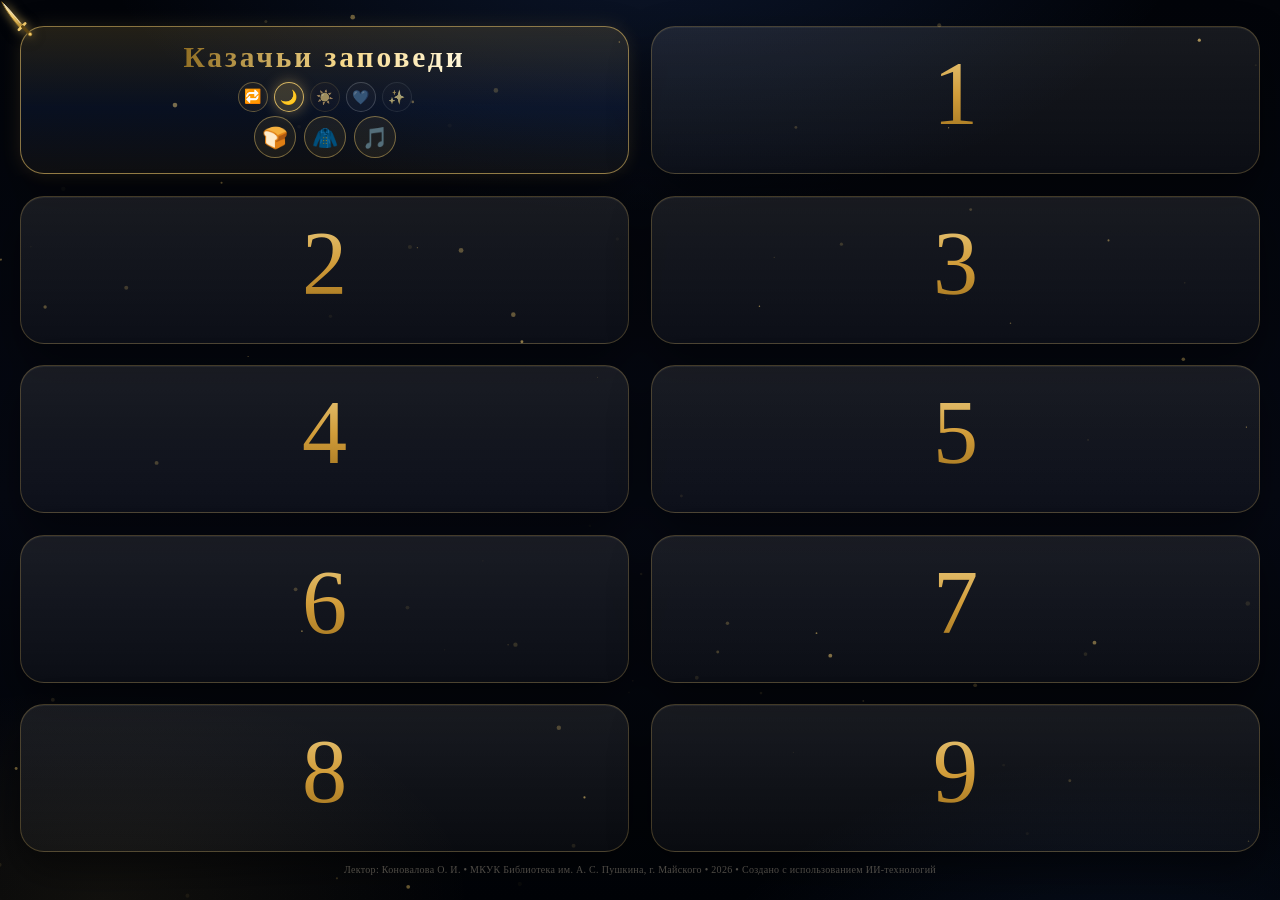
==== kazaki/index.html @ b74cd309 "Главная: заглушка; страница «Казачьи заповеди» переехала на /kazaki" ====
<!DOCTYPE html>
<html lang="ru" data-theme="night">
<head>
<meta charset="utf-8">
<meta name="viewport" content="width=device-width, initial-scale=1, viewport-fit=cover">
<meta name="color-scheme" content="dark">
<title>Казачьи заповеди</title>
<style>
  :root{
    --gold:240 201 106; --gold-hi:#ffe9ad; --gold-lo:#8f6d22;
    --blue:74 134 255; --blue-deep:#16295e;
    --ink:#efe9da; --ink-dim:#9c9485;
    --dust:#f0c96a;
    --bg:
      radial-gradient(900px 520px at 50% -12%, rgb(74 134 255/.16), transparent 62%),
      radial-gradient(720px 420px at 88% 112%, rgb(74 134 255/.10), transparent 60%),
      radial-gradient(620px 360px at 8% 100%, rgb(240 201 106/.07), transparent 60%),
      linear-gradient(180deg,#020409,#050812 55%,#010307);
    --card-bg:linear-gradient(180deg, rgba(255,255,255,.085), rgba(255,255,255,.035));
    --card-border:rgb(240 201 106/.24);
    --shadow:0 18px 40px rgba(0,0,0,.45);
    --shadow-deep:0 26px 54px rgba(0,0,0,.55);
    --shadow-img:0 24px 70px rgba(0,0,0,.65);
    --frame-shadow:0 40px 120px rgba(0,0,0,.72);
    --inset-hi:inset 0 1px 0 rgba(255,255,255,.06);
    --title-grad:linear-gradient(100deg,#8f6d22 0%,#f7d98b 22%,#fff6d8 38%,#f7d98b 52%,#8f6d22 78%);
    --num-grad:linear-gradient(180deg,#e8ca80 8%,#d29d3a 46%,#8a6012 96%);
    --fill-grad:linear-gradient(90deg,#8f6d22,#f0c96a);
    --frame-bg:linear-gradient(180deg,#0a0f1e,#060913);
    --cmd-color:#fdf4de; --cmd-hi:#ffffff;
    --track-bg:rgba(255,255,255,.1);
    --stage-bg:rgba(3,5,12,.8);
  }
  [data-theme="day"]{
    --gold:168 122 24; --gold-hi:#7a5a10; --gold-lo:#8a6a12;
    --blue:60 110 220; --blue-deep:#2c4a9e;
    --ink:#33291a; --ink-dim:#7a6f58;
    --dust:#c8a54a;
    --bg:
      radial-gradient(900px 520px at 50% -12%, rgb(60 110 220/.12), transparent 62%),
      radial-gradient(720px 420px at 88% 112%, rgb(60 110 220/.10), transparent 60%),
      radial-gradient(620px 360px at 8% 100%, rgb(180 140 40/.18), transparent 60%),
      linear-gradient(180deg,#fdf8e9,#f8efdb 55%,#efe4cd);
    --card-bg:linear-gradient(180deg, rgba(255,255,255,.55), rgba(255,255,255,.25));
    --card-border:rgb(168 122 24/.35);
    --shadow:0 18px 40px rgba(120,90,30,.22);
    --shadow-deep:0 26px 54px rgba(120,90,30,.3);
    --shadow-img:0 24px 60px rgba(120,90,30,.35);
    --frame-shadow:0 40px 90px rgba(120,90,30,.4);
    --inset-hi:inset 0 1px 0 rgba(255,255,255,.9);
    --title-grad:linear-gradient(100deg,#6e520d 0%,#b8922a 22%,#8a6a12 38%,#b8922a 52%,#6e520d 78%);
    --num-grad:linear-gradient(180deg,#e2c070 8%,#b28a24 46%,#6a4f10 96%);
    --fill-grad:linear-gradient(90deg,#8a6a12,#e0c068);
    --frame-bg:linear-gradient(180deg,#fbf7ec,#f1e8d6);
    --cmd-color:#4a3a18; --cmd-hi:#1f1808;
    --track-bg:rgba(0,0,0,.12);
    --stage-bg:rgba(250,244,230,.92);
  }
   [data-theme="dnieper"]{
     --gold:190 200 215; --gold-hi:#ffffff; --gold-lo:#8a95a8;
     --blue:116 152 216; --blue-deep:#2c4470;
     --ink:#e9edf5; --ink-dim:#93a0b8;
     --dust:#c4cde0;
     --bg:
       radial-gradient(900px 520px at 50% -12%, rgb(116 152 216/.18), transparent 62%),
       radial-gradient(720px 420px at 88% 112%, rgb(116 152 216/.12), transparent 60%),
       radial-gradient(620px 360px at 8% 100%, rgb(190 200 215/.08), transparent 60%),
       linear-gradient(180deg,#050e1c,#0e1c33 55%,#050d18);
     --card-bg:linear-gradient(180deg, rgba(160 180 220/.10), rgba(160 180 220/.04));
     --card-border:rgb(190 200 215/.3);
     --shadow:0 18px 40px rgba(4,8,18,.55);
     --shadow-deep:0 26px 54px rgba(4,8,18,.6);
     --shadow-img:0 24px 70px rgba(4,8,18,.6);
     --frame-shadow:0 40px 120px rgba(4,8,18,.65);
     --inset-hi:inset 0 1px 0 rgba(210 220 240,.08);
     --title-grad:linear-gradient(100deg,#8a95a8 0%,#dfe5f0 22%,#ffffff 38%,#dfe5f0 52%,#8a95a8 78%);
     --num-grad:linear-gradient(180deg,#e2e8f2 8%,#b3bfd2 46%,#77839a 96%);
     --fill-grad:linear-gradient(90deg,#77839a,#dfe5f0);
     --frame-bg:linear-gradient(180deg,#0e1420,#0a0f18);
     --cmd-color:#e5eaf4; --cmd-hi:#ffffff;
     --track-bg:rgba(190 200 225,.14);
     --stage-bg:rgba(6,12,22,.8);
   }
   [data-theme="silver"]{
     --gold:96 110 130; --gold-hi:#44556e; --gold-lo:#6c7a92;
     --blue:90 130 200; --blue-deep:#33456b;
     --ink:#2a3548; --ink-dim:#64748c;
     --dust:#93a5c2;
     --bg:
       radial-gradient(900px 520px at 50% -12%, rgb(116 152 216/.22), transparent 62%),
       radial-gradient(720px 420px at 88% 112%, rgb(116 152 216/.16), transparent 60%),
       radial-gradient(620px 360px at 8% 100%, rgb(190 200 215/.35), transparent 60%),
       linear-gradient(180deg,#e7edf7,#d8e2f0 55%,#cfd9ea);
     --card-bg:linear-gradient(180deg, rgba(255,255,255,.65), rgba(255,255,255,.3));
     --card-border:rgb(96 110 130/.35);
     --shadow:0 18px 40px rgba(50,70,110,.22);
     --shadow-deep:0 26px 54px rgba(50,70,110,.3);
     --shadow-img:0 24px 70px rgba(50,70,110,.35);
     --frame-shadow:0 40px 120px rgba(50,70,110,.4);
     --inset-hi:inset 0 1px 0 rgba(255,255,255,.9);
     --title-grad:linear-gradient(100deg,#33425c 0%,#7e92b5 22%,#44587a 38%,#7e92b5 52%,#33425c 78%);
     --num-grad:linear-gradient(180deg,#5c6f8e 8%,#44587a 46%,#2e3d56 96%);
     --fill-grad:linear-gradient(90deg,#44587a,#8fa2c4);
     --frame-bg:linear-gradient(180deg,#f2f6fc,#e2e9f4);
     --cmd-color:#33425c; --cmd-hi:#1c2838;
     --track-bg:rgba(40,60,95,.14);
     --stage-bg:rgba(232,238,248,.9);
   }
   *{box-sizing:border-box; -webkit-tap-highlight-color:transparent}
  html,body{margin:0;padding:0}
  button{ touch-action:manipulation }
  body{
    height:100vh;
    height:100dvh;
    background:var(--bg);
    color:var(--ink);
    font-family:"Georgia","Times New Roman",serif;
    display:flex; flex-direction:column; align-items:center;
    padding:26px 20px calc(22px + env(safe-area-inset-bottom));
    overflow:hidden;
  }

  /* ambient layers */
  #dust{ position:fixed; inset:0; z-index:0; pointer-events:none }
  #glow{
    position:fixed; top:0; left:0; width:640px; height:640px; z-index:0;
    pointer-events:none; mix-blend-mode:screen;
    background:radial-gradient(circle, rgb(var(--blue)/.13), rgb(var(--gold)/.06) 38%, transparent 68%);
    transform:translate(-2000px,-2000px);
    transition:transform .55s ease-out;
  }
  .wrap{ position:relative; z-index:1; display:flex; flex-direction:column; align-items:center; width:100%; flex:1 }

  header{text-align:center; margin-bottom:12px}
  h1{
    font-size:clamp(28px,4.5vw,52px); font-weight:700; margin:0 0 8px;
    letter-spacing:.1em;
    background:var(--title-grad);
    background-size:260% 100%;
    -webkit-background-clip:text; background-clip:text; color:transparent;
    animation:titleIn 1.1s cubic-bezier(.2,.9,.25,1) backwards, shimmer 7s linear 1.2s infinite;
  }
  @keyframes titleIn{ from{ opacity:0; transform:translateY(26px); letter-spacing:.3em } }
  @keyframes shimmer{ 0%{background-position:0%} 100%{background-position:260%} }
  .sub{
    color:var(--ink-dim); font-size:16px; margin:0; line-height:1.55;
    animation:fadeUp .9s .35s ease backwards;
  }
   @keyframes fadeUp{ from{ opacity:0; transform:translateY(20px) } }
    .themes{ display:flex; flex-wrap:nowrap; align-items:center; justify-content:center; gap:6px; animation:fadeUp .9s .65s ease backwards }
    .reset{
      width:30px; height:30px; border-radius:50%; padding:0;
      border:1px solid rgb(var(--gold)/.35); background:rgb(var(--gold)/.05);
      color:var(--gold); font-family:inherit; font-size:14px; line-height:1; cursor:pointer;
     transition:background .25s, box-shadow .25s, transform .25s;
   }
   .reset:hover{ background:rgb(var(--gold)/.16); box-shadow:0 0 18px rgb(var(--gold)/.25); transform:translateY(-2px) }
   .tbtn{
     width:30px; height:30px; border-radius:50%; padding:0;
     border:1px solid rgb(var(--gold)/.35); background:rgb(var(--gold)/.05);
     font-size:14px; line-height:1; cursor:pointer;
    filter:grayscale(.55); opacity:.7;
    transition:background .2s, box-shadow .2s, transform .2s, filter .2s, opacity .2s;
  }
  .tbtn:hover{ transform:translateY(-2px); background:rgb(var(--gold)/.16); box-shadow:0 0 12px rgb(var(--gold)/.3); filter:none; opacity:1 }
  .tbtn.active{ border-color:rgb(var(--gold)/.85); background:rgb(var(--gold)/.2); box-shadow:0 0 14px rgb(var(--gold)/.4); filter:none; opacity:1 }

  .board{
    display:grid; grid-template-columns:repeat(2,1fr);
    grid-template-rows:repeat(5,minmax(0,1fr));
    gap:clamp(12px,1.8vw,22px); width:100%; max-width:1560px; margin:0 auto;
    flex:1 1 auto; min-height:0;
  }
   @media (max-width:560px){
     body{ padding:16px 12px 14px }
     .board{
       grid-template-rows:repeat(5,minmax(0,1fr));
       max-width:420px;
     }
   }
   .cell.header{ cursor:auto }
   .cell.header::before{ display:none }
   .cell.header:hover{ transform:none; border-color:var(--card-border); box-shadow:var(--shadow), var(--inset-hi) }
   .cell.header h1{ margin:0 0 3px; font-size:clamp(18px,2.3vw,32px) }
   .cell.header .sub{ font-size:12px }

    .cell.header .words{ display:flex; align-items:center; justify-content:center; gap:8px }
     .wbtn{
       width:42px; height:42px; border-radius:50%; padding:0;
       border:1px solid rgb(var(--gold)/.45); background:rgb(var(--gold)/.07);
       font-size:21px; line-height:1; cursor:pointer;
       transition:background .2s, box-shadow .2s, transform .2s;
     }
     .wbtn:hover{ transform:translateY(-2px); background:rgb(var(--gold)/.2); box-shadow:0 0 16px rgb(var(--gold)/.4) }

  .cell{
    position:relative; min-width:0; border-radius:24px;
    background:var(--card-bg);
    border:1px solid var(--card-border);
    box-shadow:var(--shadow), var(--inset-hi);
    display:flex; flex-direction:column; align-items:center; justify-content:center;
    cursor:pointer; overflow:hidden;
    container-type:size;
    animation:cardIn .85s cubic-bezier(.2,.9,.25,1) backwards;
    transition:transform .3s cubic-bezier(.2,.9,.25,1), border-color .3s, box-shadow .3s;
  }
  @keyframes cardIn{ from{ opacity:0; transform:translateY(36px) scale(.94) } }
  .cell:hover{
    transform:translateY(-7px) scale(1.02);
    border-color:rgb(var(--gold)/.8);
    box-shadow:0 0 22px rgb(var(--gold)/.22), 0 0 60px rgb(var(--blue)/.16), var(--shadow-deep);
  }
  .cell:active{ transform:translateY(-3px) scale(.985) }
  .cell::before{
    content:""; position:absolute; inset:0; pointer-events:none;
    background:linear-gradient(115deg, transparent 32%, rgba(255,255,255,.07) 44%, rgba(255,244,214,.18) 50%, rgba(255,255,255,.07) 56%, transparent 68%);
    transform:translateX(-101%);
    transition:transform .9s ease;
  }
  .cell:hover::before{ transform:translateX(101%) }

  .num{
    font-size:clamp(50px,min(13vh,10vw),132px);
    font-size:min(62cqh,32cqw,128px);
    line-height:1.15; margin:auto; padding:.1em 0 .2em;
    background:var(--num-grad);
    -webkit-background-clip:text; background-clip:text; color:transparent;
    animation:numPulse 3.4s ease-in-out infinite;
  }
  @keyframes numPulse{
    0%,100%{ filter:drop-shadow(0 0 10px rgb(var(--gold)/.35)) }
    50%{ filter:drop-shadow(0 0 26px rgb(var(--gold)/.7)) drop-shadow(0 0 46px rgb(var(--blue)/.3)) }
  }
  .cell.done{
    padding:10px 14px 12px;
    background:linear-gradient(180deg, rgb(var(--gold)/.14), rgb(var(--blue)/.09) 55%, rgb(var(--gold)/.05));
    border-color:rgb(var(--gold)/.55);
    box-shadow:0 0 18px rgb(var(--gold)/.12), var(--shadow);
    display:flex; flex-direction:column; align-items:center; justify-content:flex-start;
    text-align:center;
  }
  .cell.done .label{
    color:var(--gold); font-weight:700; letter-spacing:.24em;
    text-shadow:0 0 16px rgb(var(--gold)/.8);
    animation:cmdIn .55s ease both;
    margin:0;
    font-size:clamp(9px, min(9cqh,1.4vw), 15px);
  }
  .cell.done .cmd{
    font-weight:700; line-height:1.25;
    color:var(--cmd-color);
    text-shadow:0 0 20px rgb(var(--gold)/.28);
    animation:cmdIn .7s .1s ease both;
    margin:auto 0;
    font-size:clamp(15px, min(29cqh,7cqw), 45px);
  }
  @keyframes cmdIn{ from{ opacity:0; transform:translateY(12px) } }
   .cell.done:hover .cmd{ color:var(--cmd-hi) }

    .cell.header{ padding:10px 14px; justify-content:space-evenly }
   @media (max-width:560px){
     .cell.header{ padding:6px 10px }
     .cell.done{ padding:8px 10px }
     .cell.header h1{ margin:0; font-size:clamp(11px,3.2vw,15px); line-height:1.1 }
     .cell.header .sub{ display:none }
      .cell.header .reset{ width:20px; height:20px; font-size:11px }
      .cell.header .themes{ gap:4px }
      .cell.header .tbtn{ width:20px; height:20px; font-size:11px }
        .cell.header .words{ gap:6px }
       .cell.header .wbtn{ width:34px; height:34px; font-size:17px }
    }
  @media (max-width:560px){
    .bar{ gap:10px; padding-left:12px; padding-right:12px }
    .bar .t{ font-size:16px }
    .controls{ gap:10px; padding-left:12px; padding-right:12px }
    .controls .btn{ min-width:38px; height:38px }
    .wordstage .word{ font-size:clamp(26px,7vw,46px) }
    .imgbox img{ border-radius:10px }
  }


  /* stage */
   .stage{
     position:fixed; inset:0; display:none;
     background:#000;
     z-index:50;
     user-select:none; -webkit-user-select:none;
     touch-action:manipulation;
   }
  .stage.open{ display:block; animation:stageIn .3s ease both }
  @keyframes stageIn{ from{ opacity:0 } }
  .frame{
    position:relative;
    width:100%; height:100%;
    animation:pop .42s cubic-bezier(.2,.9,.3,1.25) both;
  }
  @keyframes pop{ from{ transform:scale(.9); opacity:0 } }
  @keyframes frameGlow{
    0%,100%{ box-shadow:0 0 0 1px rgb(var(--blue)/.16), var(--frame-shadow), 0 0 55px rgb(var(--gold)/.14) }
    50%{ box-shadow:0 0 0 1px rgb(var(--blue)/.3), var(--frame-shadow), 0 0 80px rgb(var(--gold)/.26) }
  }
   .bar{
     position:absolute; top:0; left:0; right:0; z-index:2;
     display:flex; align-items:center; gap:14px;
     padding:14px 18px;
     padding-top:calc(14px + env(safe-area-inset-top));
     background:linear-gradient(180deg, rgba(0,0,0,.55), transparent);
   }
  .bar .t{
    font-size:19px; font-weight:700; letter-spacing:.05em;
    background:var(--title-grad);
    background-size:260% 100%;
    -webkit-background-clip:text; background-clip:text; color:transparent;
    animation:shimmer 7s linear infinite;
  }
   .close{
     margin-left:auto; width:42px; height:42px; border-radius:50%;
     border:1px solid rgb(var(--gold)/.4); background:rgb(var(--gold)/.08);
     color:var(--gold); font-size:18px; cursor:pointer;
     display:flex; align-items:center; justify-content:center;
     transition:background .2s, box-shadow .2s;
     touch-action:manipulation;
   }
  .close:hover{ background:rgb(var(--gold)/.22); box-shadow:0 0 14px rgb(var(--gold)/.35) }

  .media{
    position:absolute; inset:0;
    background:#000;
  }
   .media video{ display:block; width:100%; height:100%; object-fit:contain; cursor:pointer; touch-action:none }
  .placeholder{
    width:100%; height:100%; display:flex; flex-direction:column;
    align-items:center; justify-content:center; gap:10px; color:var(--ink-dim);
  }
  .placeholder .big{ font-size:58px; animation:phPulse 2.2s ease-in-out infinite }
  @keyframes phPulse{ 0%,100%{ opacity:.35; transform:scale(1) } 50%{ opacity:.75; transform:scale(1.12) } }
  .placeholder .hint{ font-size:14px; letter-spacing:.05em }
  .buffering{
    position:absolute; inset:0; display:none;
    align-items:center; justify-content:center; pointer-events:none;
  }
  .buffering .spin{
    width:44px; height:44px; border-radius:50%;
    border:3px solid rgb(var(--gold)/.22); border-top-color:var(--gold-hi);
    animation:spin 1s linear infinite;
  }
   @keyframes spin{ to{ transform:rotate(360deg) } }
    .wordstage{ position:absolute; inset:0; display:flex; align-items:center; justify-content:center; background:var(--stage-bg); overflow:hidden }
   .wordstage .wordwrap{ animation:wordIn .7s cubic-bezier(.2,.9,.25,1) backwards; text-align:center }
   @keyframes wordIn{ from{ opacity:0; transform:translateY(26px) scale(.8); filter:blur(12px) } }
   .wordstage .word{
     font-size:clamp(36px,10vh,120px); line-height:1.15; font-weight:800;
     padding:0 20px;
     background:var(--title-grad); background-size:260% 100%;
     -webkit-background-clip:text; background-clip:text; color:transparent;
     animation:shimmer 6s linear infinite, wordPulse 2.8s ease-in-out infinite;
     filter:drop-shadow(0 0 30px rgb(var(--gold)/.35));
   }
   @keyframes wordPulse{ 0%,100%{ transform:scale(1) } 50%{ transform:scale(1.06) } }
   .wordstage .spark{
     position:absolute; pointer-events:none; color:var(--gold-hi);
     text-shadow:0 0 12px rgb(var(--gold)/.9);
     animation:sparkFloat 4s ease-in-out infinite;
   }
   @keyframes sparkFloat{
     0%{ opacity:0; transform:translateY(18px) scale(.5) }
     30%{ opacity:.9; transform:translateY(0) scale(1) }
     100%{ opacity:0; transform:translateY(-46px) scale(.6) }
   }

   .controls{
     position:absolute; left:0; right:0; bottom:0; z-index:2;
     display:flex; align-items:center; gap:12px;
     padding:12px 16px;
     padding-bottom:calc(12px + env(safe-area-inset-bottom));
     background:linear-gradient(0deg, rgba(0,0,0,.55), transparent);
   }
  .bar-progress{
    flex:1; height:6px; border-radius:6px;
    background:var(--track-bg); cursor:pointer; overflow:hidden;
  }
  .bar-progress .fill{
    height:100%; width:0%;
    background:var(--fill-grad);
    box-shadow:0 0 10px rgb(var(--gold)/.8);
  }
  .btn{
    min-width:32px; height:32px; border-radius:50%;
    border:1px solid rgb(var(--blue)/.45); background:rgb(var(--blue)/.12);
    color:var(--gold); cursor:pointer; font-size:13px;
    display:flex; align-items:center; justify-content:center;
    transition:background .2s, box-shadow .2s;
  }
  .btn:hover{ background:rgb(var(--blue)/.26); box-shadow:0 0 12px rgb(var(--blue)/.4) }

   .imgbox{ position:absolute; inset:0; display:flex; flex-direction:column; align-items:center; justify-content:center; background:#000; padding:calc(74px + env(safe-area-inset-top)) 16px 18px; }
   .imgbox img{
     max-width:100%; max-height:calc(100% - 110px);
     width:auto; height:auto; display:block;
     border-radius:12px;
     box-shadow:0 0 0 1px rgb(var(--gold)/.4), var(--shadow-img), 0 0 44px rgb(var(--blue)/.14);
     cursor:pointer;
     animation:imgIn .55s cubic-bezier(.2,.9,.25,1) both;
   }
   .imgbox .cap{
     margin-top:12px; padding:0 16px; text-align:center;
     font-size:clamp(18px,4vw,44px); font-weight:700; line-height:1.25;
     letter-spacing:.05em;
     background:var(--title-grad);
     background-size:260% 100%;
     -webkit-background-clip:text; background-clip:text; color:transparent;
     animation:shimmer 7s linear infinite, cmdIn .6s .15s ease both;
   }
  @keyframes imgIn{ from{ opacity:0; transform:scale(.94) } }

  .meteor{
    position:fixed; z-index:0; pointer-events:none;
    width:260px; height:2px; border-radius:2px; opacity:0;
    background:linear-gradient(90deg, rgb(var(--gold)/0), rgb(var(--gold)/.8) 70%, var(--gold-hi));
    animation:meteorFly 1.7s linear forwards;
  }
  @keyframes meteorFly{
    0%{ opacity:0; transform:translate(var(--sx),var(--sy)) rotate(38deg) }
    12%{ opacity:1 }
    100%{ opacity:0; transform:translate(calc(var(--sx) + 60vw), calc(var(--sy) + 45vw)) rotate(38deg) }
  }

  .credit{
    position:relative; z-index:1; text-align:center;
    margin-top:10px;
    color:var(--ink-dim); font-size:10px; letter-spacing:.03em; line-height:1.6;
     opacity:.5;
  }
  .credit .sep{ color:var(--gold) }

  @media (hover:hover) and (pointer:fine){
    *{ cursor:none !important }
  }
  #sabre{
    position:fixed; top:0; left:0; z-index:100; display:none;
    pointer-events:none; will-change:transform;
    filter:drop-shadow(0 0 5px rgb(var(--gold)/.75)) drop-shadow(0 2px 4px rgba(0,0,0,.5));
  }
  #sabre svg{ overflow:visible; transform-origin:2px 2px; transition:transform .12s }
  #sabre.down svg{ transform:scale(.85) }
  #fx{ position:fixed; inset:0; z-index:99; pointer-events:none }
</style>
</head>
<body>
  <canvas id="dust"></canvas>
  <div id="glow"></div>
  <canvas id="fx"></canvas>
  <div id="sabre"><svg viewBox="0 0 40 40" width="36" height="36" aria-hidden="true">
    <defs><linearGradient id="sb" x1="0" y1="0" x2="1" y2="1">
      <stop offset="0" stop-color="#fff6d8"/><stop offset=".55" stop-color="#f0c96a"/><stop offset="1" stop-color="#a97f28"/>
    </linearGradient></defs>
    <path d="M2 2 C 9 9, 19 20, 26 29 L 23 32 C 16 24, 7 13, 2 2 Z" fill="url(#sb)" stroke="#8f6d22" stroke-width="1"/>
    <path d="M4 4 C 10 10, 17 19, 23 26" stroke="rgba(255,255,255,.75)" stroke-width="1" fill="none"/>
    <path d="M21 33 L 28 26" stroke="#f0c96a" stroke-width="3" stroke-linecap="round"/>
    <path d="M25 29.5 L 32 36.5" stroke="#5d4514" stroke-width="3.4" stroke-linecap="round"/>
    <circle cx="33.5" cy="38" r="2" fill="#f0c96a" stroke="#8f6d22" stroke-width=".7"/>
  </svg></div>

  <div class="wrap">
    <div class="board" id="board" aria-label="Девять заповедей"></div>
  </div>

  <footer class="credit">Лектор: Коновалова О. И. <span class="sep">•</span> МКУК Библиотека им. А. С. Пушкина, г. Майского <span class="sep">•</span> 2026 <span class="sep">•</span> Создано с использованием ИИ-технологий</footer>

  <div class="stage" id="stage">
    <div class="frame" id="frame"></div>
  </div>

<script>
const DATA = [
  {cmd:'Честь и доброе имя казака дороже жизни',
   pv:['Казак честь не кинет, хоть головушка сгинет','Лучше глаза лишиться, чем доброго имени']},
  {cmd:'Казаки все равны в правах',
   pv:['В кулаке все пальцы равны','Была бы голова, будет и булава']},
  {cmd:'Люби Родину, служи преданно своему народу',
   pv:['Береги землю родимую – как мать любимую','Казак скорей умрёт, чем с родной земли уйдёт']},
  {cmd:'Держи слово, слово казака дорого',
   pv:['Казан проверяют по звону, казака – по слову','Кто слову верен, тот и в деле надёжен']},
  {cmd:'Чти старших, уважай старость',
   pv:['Господа старики – первейшие казаки','Кто старших уважает, тому Бог помогает']},
  {cmd:'Держись веры предков, поступай по обычаям своего народа',
   pv:['Казаком быть – Богу служить','Недолго той земле стоять, где начнут устои ломать']},
  {cmd:'Погибай, а товарища выручай',
   pv:['Дружба и братство дороже богатства','Казак за казака горой стоит']},
  {cmd:'Будь трудолюбив, не бездействуй',
   pv:['Казачья земля дармоедов не кормит','От безделья не бывает у казака веселья']},
  {cmd:'Береги семью свою, служи ей примером',
   pv:['Согласную семью горе не берёт','За морем теплее, а в дому своём светлее']},
];

const THEMES = { night:'🌙', day:'☀️', dnieper:'💙', silver:'✨' };
let TC = { gold:'240,201,106', blue:'74,134,255', dust:'#f0c96a' };

function readThemeColors(){
  const cs = getComputedStyle(document.documentElement);
  TC.gold = cs.getPropertyValue('--gold').trim().replace(/\s+/g, ',');
  TC.blue = cs.getPropertyValue('--blue').trim().replace(/\s+/g, ',');
  TC.dust = cs.getPropertyValue('--dust').trim() || '#f0c96a';
}

function setTheme(t){
  if(!THEMES[t]){ t='night'; }
  document.documentElement.dataset.theme = t;
  const meta = document.querySelector('meta[name="color-scheme"]');
  if(meta){ meta.content = t==='day' ? 'light' : 'dark'; }
  readThemeColors();
  try{ localStorage.setItem('cossack-theme', t); }catch(e){}
  document.querySelectorAll('.tbtn').forEach(b=>b.classList.toggle('active', b.dataset.theme===t));
}

const board = document.getElementById('board');
const stage = document.getElementById('stage');
const frame = document.getElementById('frame');
const done = new Set();
let openState = null; // {type:'video'|'image', n}
let activeVideo = null;

function esc(s){ return s.replace(/&/g,'&amp;').replace(/</g,'&lt;').replace(/>/g,'&gt;'); }

function buildBoard(){
  const h=document.createElement('div');
  h.className='cell header done';
  h.dataset.n=0;
  h.innerHTML=`<h1>Казачьи заповеди</h1><div class="themes" role="group" aria-label="Кнопки управления"><button class="reset" id="resetBtn" type="button" title="Начать заново" aria-label="Начать заново">🔁</button><button class="tbtn" data-theme="night" type="button" title="Ночь">🌙</button><button class="tbtn" data-theme="day" type="button" title="День">☀️</button><button class="tbtn" data-theme="dnieper" type="button" title="Днепр">💙</button><button class="tbtn" data-theme="silver" type="button" title="Серебро">✨</button></div><div class="words" role="group" aria-label="Казачье наследие"><button class="wbtn" data-word="kitchen" type="button" title="Казачья кухня" aria-label="Казачья кухня">🍞</button><button class="wbtn" data-word="uniform" type="button" title="Казачья форма" aria-label="Казачья форма">🧥</button><button class="wbtn" data-word="song" type="button" title="Казачья песня" aria-label="Казачья песня">🎵</button></div>`;
  board.appendChild(h);
  for(let i=1;i<=9;i++){
    const c=document.createElement('div');
    c.className='cell';
    c.dataset.n=i;
    c.style.animationDelay = (120 + i*80) + 'ms';
    renderCell(c,i);
    c.addEventListener('click',()=>onCell(i));
    board.appendChild(c);
  }
}

function renderCell(c,i){
  if(i===0){ return; }
  c.style.animationDelay='0ms';
  if(done.has(i)){
    c.classList.add('done');
    c.innerHTML=`<div class="label">✦ ЗАПОВЕДЬ ${i} ✦</div><div class="cmd">${esc(DATA[i-1].cmd)}</div>`;
  }else{
    c.classList.remove('done');
    c.innerHTML=`<div class="num">${i}</div>`;
  }
}

function resetAll(){
  done.clear();
  board.querySelectorAll('.cell').forEach(c=>renderCell(c, +c.dataset.n));
}

function onCell(i){
  if(done.has(i)){ openImage(i); }
  else{ openVideo(i); }
}

function closePlayer(){
  const n = openState ? openState.n : null;
  if(openState && openState.type==='video'){
    done.add(openState.n);
    const c=board.querySelector(`.cell[data-n="${openState.n}"]`);
    if(c){ const r=c.getBoundingClientRect(); fx(r.left+r.width/2, r.top+r.height/2, 70, 3); }
  }
  if(activeVideo){ try{activeVideo.pause();}catch(e){} activeVideo=null; }
  openState=null;
  stage.classList.remove('open');
  frame.innerHTML='';
  if(n!=null){
    const c = board.querySelector(`.cell[data-n="${n}"]`);
    if(c){ renderCell(c, n); }
  }
}

function openVideo(i){
  openState={type:'video', n:i};
  frame.innerHTML='';
  const bar=document.createElement('div'); bar.className='bar';
  bar.innerHTML=`<div class="t">Заповедь ${i}</div><button class="close" aria-label="закрыть">✕</button>`;

  const media=document.createElement('div'); media.className='media';
  const video=document.createElement('video');
  video.src=`../Видео/${i}.mp4`;
  video.playsInline=true; video.preload='auto';
  media.appendChild(video);
  const buf=document.createElement('div'); buf.className='buffering';
  buf.innerHTML='<div class="spin"></div>';
  media.appendChild(buf);

  const controls=document.createElement('div'); controls.className='controls';
  const prog=document.createElement('div'); prog.className='bar-progress';
  const fill=document.createElement('div'); fill.className='fill';
  prog.appendChild(fill);
  const btnPlay=document.createElement('button'); btnPlay.className='btn'; btnPlay.textContent='⏸';
  const btnMute=document.createElement('button'); btnMute.className='btn'; btnMute.textContent='🔊';
  controls.appendChild(prog); controls.appendChild(btnPlay); controls.appendChild(btnMute);

  frame.appendChild(bar); frame.appendChild(media); frame.appendChild(controls);
  stage.classList.add('open');

  activeVideo=video;
  const togglePlay=()=>{
    if(video.ended){ video.currentTime=0; video.play().catch(()=>{}); btnPlay.textContent='⏸'; }
    else if(video.paused){ video.play().catch(()=>{}); btnPlay.textContent='⏸'; }
    else{ video.pause(); btnPlay.textContent='▶'; }
  };
  video.addEventListener('click',togglePlay);
  btnPlay.addEventListener('click',togglePlay);
  btnMute.addEventListener('click',()=>{ video.muted=!video.muted; btnMute.textContent=video.muted?'🔇':'🔊'; });
  prog.addEventListener('click',(e)=>{
    const r=prog.getBoundingClientRect(); const ratio=(e.clientX-r.left)/r.width;
    if(video.duration){ video.currentTime=ratio*video.duration; }
  });
  video.addEventListener('timeupdate',()=>{
    if(video.duration){ fill.style.width=(video.currentTime/video.duration*100)+'%'; }
  });
  video.addEventListener('waiting',()=>{ buf.style.display='flex'; });
  video.addEventListener('playing',()=>{ buf.style.display='none'; });
  video.addEventListener('seeked',()=>{ buf.style.display='none'; });
  video.addEventListener('pause',()=>{ buf.style.display='none'; });
  video.addEventListener('ended',()=>{ buf.style.display='none'; btnPlay.textContent='↺'; btnPlay.title='повтор'; });
  video.addEventListener('error',()=>{
    activeVideo=null;
    media.innerHTML='';
    const ph=document.createElement('div'); ph.className='placeholder';
    ph.innerHTML=`<div class="big">🎬</div><div>Видео ещё готовится</div><div class="hint">здесь скоро прозвучит слово</div>`;
    media.appendChild(ph);
    controls.style.display='none';
  });
  video.play().catch(()=>{});
}

function openImage(i){
  openState={type:'image', n:i};
  frame.innerHTML='';
  const bar=document.createElement('div'); bar.className='bar';
  bar.innerHTML=`<div class="t">Заповедь ${i}</div><button class="close" aria-label="закрыть">✕</button>`;
  const imgbox=document.createElement('div'); imgbox.className='imgbox';
  const img=document.createElement('img');
  img.src=`../знаменитые казаки/Слайд${i}.JPG`;
  img.alt=`Слайд ${i}`;
  imgbox.appendChild(img);
  const cap=document.createElement('div'); cap.className='cap'; cap.textContent=DATA[i-1].cmd;
  imgbox.appendChild(cap);
  img.addEventListener('click',()=>closePlayer());
  frame.appendChild(bar); frame.appendChild(imgbox);
  stage.classList.add('open');
}

const WORDS={ song:'Казачья песня', uniform:'Казачья форма', kitchen:'Казачья кухня' };
function openWord(w){
  const name=WORDS[w]; if(!name){ return; }
  openState={type:'word', n:0};
  frame.innerHTML='';
  const bar=document.createElement('div'); bar.className='bar';
  bar.innerHTML=`<div class="t">${name}</div><button class="close" aria-label="закрыть">✕</button>`;
  const box=document.createElement('div'); box.className='wordstage';
  box.innerHTML=`<div class="wordwrap"><div class="word">${name}</div></div>`;
  for(let i=0;i<14;i++){
    const s=document.createElement('span'); s.className='spark';
    s.textContent=['✦','✧','✩'][i%3];
    s.style.left=(4+Math.random()*92)+'%';
    s.style.top=(8+Math.random()*84)+'%';
    s.style.fontSize=(8+Math.random()*16)+'px';
    s.style.animationDelay=(Math.random()*4)+'s';
    s.style.animationDuration=(3+Math.random()*3)+'s';
    box.appendChild(s);
  }
  box.addEventListener('click',()=>closePlayer());
  frame.appendChild(bar); frame.appendChild(box);
  stage.classList.add('open');
}

stage.addEventListener('click',(e)=>{
  if(e.target===stage){ closePlayer(); }
});
frame.addEventListener('click',(e)=>{
  if(e.target.closest('.close')){ closePlayer(); }
});
document.addEventListener('keydown',(e)=>{
  if(e.key==='Escape'){ closePlayer(); }
});

/* ---- golden dust ---- */
(function(){
  const cv=document.getElementById('dust');
  const cx=cv.getContext('2d');
  let W,H,parts=[];
  function resize(){ W=cv.width=innerWidth; H=cv.height=innerHeight; }
  addEventListener('resize',resize); resize();
  function spawn(init){
    return {
      x:Math.random()*W,
      y:init? Math.random()*H : H+12,
      s:Math.random()*1.9+.5,
      vy:-(Math.random()*.28+.08),
      vx:(Math.random()-.5)*.22,
      a:Math.random()*.55+.18,
      tw:Math.random()*Math.PI*2
    };
  }
  for(let i=0;i<80;i++) parts.push(spawn(true));
  function tick(){
    if(stage.classList.contains('open')){ requestAnimationFrame(tick); return; }
    cx.clearRect(0,0,W,H);
    for(let i=0;i<parts.length;i++){
      const p=parts[i];
      p.y+=p.vy; p.x+=p.vx; p.tw+=.021;
      if(p.y<-12){ p.y=H+12; p.x=Math.random()*W; }
      cx.globalAlpha=Math.max(.04, p.a*(.55+.45*Math.sin(p.tw)));
      cx.fillStyle=TC.dust;
      cx.beginPath(); cx.arc(p.x,p.y,p.s,0,7); cx.fill();
    }
    requestAnimationFrame(tick);
  }
  requestAnimationFrame(tick);
})();

/* ---- cursor glow ---- */
(function(){
  const g=document.getElementById('glow');
  addEventListener('pointermove',(e)=>{
    g.style.transform=`translate(${e.clientX-320}px, ${e.clientY-320}px)`;
  });
})();

/* ---- gold fx particles ---- */
const fx=(function(){
  const cv=document.getElementById('fx');
  const cx=cv.getContext('2d');
  let W,H;
  function rs(){ W=cv.width=innerWidth; H=cv.height=innerHeight; }
  addEventListener('resize',rs); rs();
  const sp=[];
  function fire(x,y,n,pow){
    for(let i=0;i<n;i++){
      if(sp.length>300){ sp.shift(); }
      const a=Math.random()*Math.PI*2, v=(Math.random()*.55+.45)*pow;
      sp.push({x,y,vx:Math.cos(a)*v,vy:Math.sin(a)*v,l:1,d:.03+Math.random()*.05,c:Math.random()<.5?TC.gold:TC.blue});
    }
  }
  function tick(){
    if(stage.classList.contains('open')){ requestAnimationFrame(tick); return; }
    cx.clearRect(0,0,W,H);
    for(let i=sp.length-1;i>=0;i--){
      const p=sp[i]; p.l-=p.d; p.x+=p.vx; p.y+=p.vy; p.vx*=.93; p.vy=p.vy*.93+.02;
      if(p.l<=0){ sp.splice(i,1); continue; }
      cx.globalAlpha=p.l; cx.fillStyle=`rgba(${p.c},1)`;
      cx.beginPath(); cx.arc(p.x,p.y,p.l*1.6+.3,0,7); cx.fill();
    }
    requestAnimationFrame(tick);
  }
  requestAnimationFrame(tick);
  return fire;
})();

/* ---- sabre cursor ---- */
(function(){
  const sabre=document.getElementById('sabre');
  if(!matchMedia('(hover:hover) and (pointer:fine)').matches){ return; }
  sabre.style.display='block';
  let lx=0,ly=0;
  addEventListener('pointermove',(e)=>{
    const x=e.clientX,y=e.clientY;
    sabre.style.transform=`translate(${x-2}px, ${y-2}px)`;
    if(Math.abs(x-lx)+Math.abs(y-ly)>7){ fx(x,y,1,.6); lx=x; ly=y; }
  });
  addEventListener('pointerdown',(e)=>{ fx(e.clientX,e.clientY,8,1.5); sabre.classList.add('down'); });
  addEventListener('pointerup',()=>sabre.classList.remove('down'));
  document.addEventListener('mouseout',(e)=>{ if(!e.relatedTarget){ sabre.style.opacity='0'; } });
  document.addEventListener('mouseover',(e)=>{ if(!e.relatedTarget){ sabre.style.opacity='1'; } });
})();

/* ---- meteors ---- */
(function(){
  function shoot(){
    const m=document.createElement('div');
    m.className='meteor';
    m.style.setProperty('--sx', (-10+Math.random()*55)+'vw');
    m.style.setProperty('--sy', (-15+Math.random()*55)+'vh');
    document.body.appendChild(m);
    setTimeout(()=>m.remove(),1800);
  }
  (function loop(){ setTimeout(()=>{ if(!stage.classList.contains('open')){ shoot(); } loop(); }, 2500+Math.random()*4000); })();
})();

buildBoard();
document.getElementById('resetBtn').addEventListener('click',resetAll);

let savedTheme='night';
try{ savedTheme = localStorage.getItem('cossack-theme') || 'night'; }catch(e){}
setTheme(savedTheme);
document.querySelectorAll('.tbtn').forEach(b=>b.addEventListener('click',()=>setTheme(b.dataset.theme)));
document.querySelectorAll('.wbtn').forEach(b=>b.addEventListener('click',()=>openWord(b.dataset.word)));
</script>
</body>
</html>
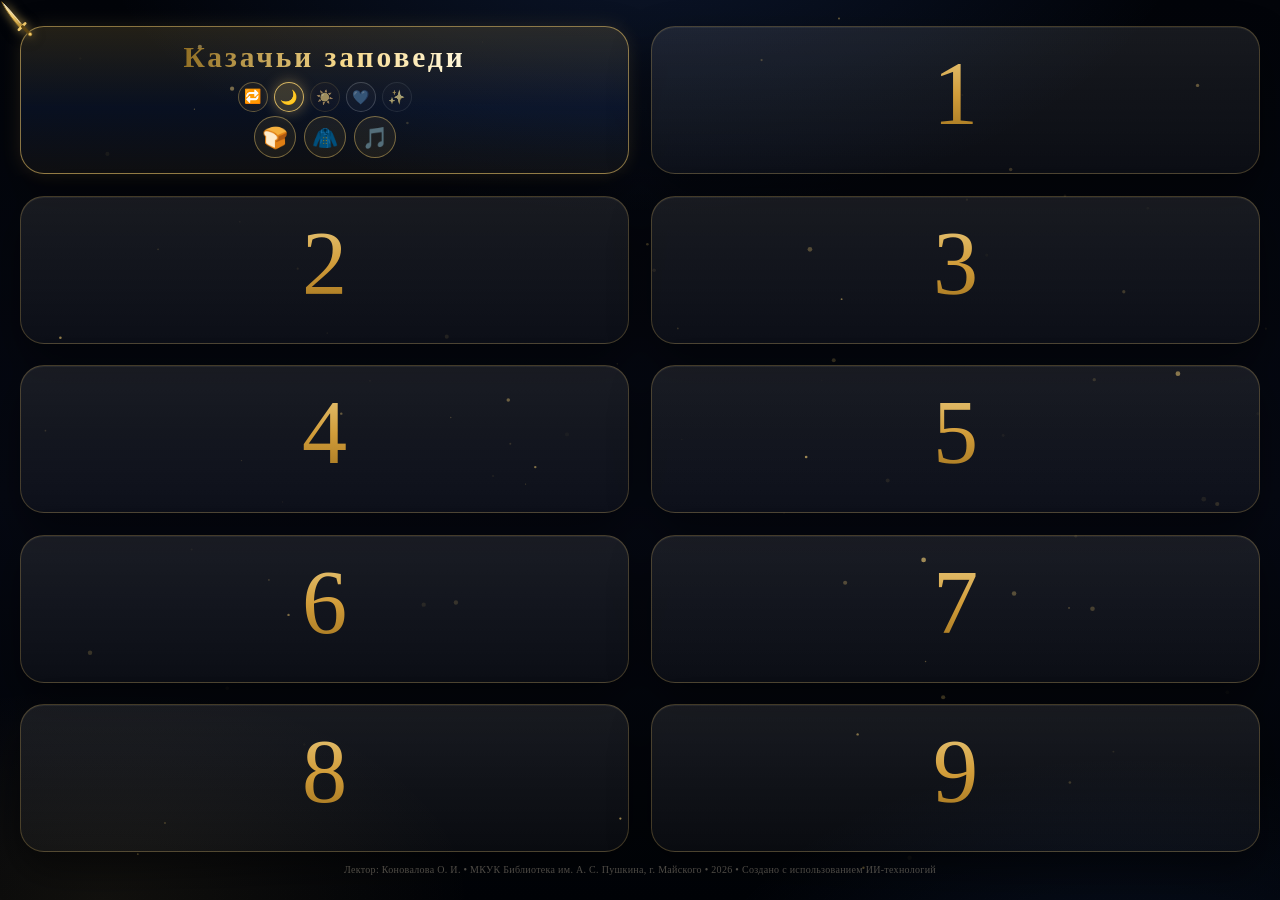
==== commit e86c16f5: "Возврат нормальных путей: /kazaki, /kira, /keyrush вместо z4k7p/k9x2t/w6m1v; убраны noindex и robots" ====
--- a/kazaki/index.html
+++ b/kazaki/index.html
@@ -586,7 +586,7 @@
 
   const media=document.createElement('div'); media.className='media';
   const video=document.createElement('video');
-  video.src=`../Видео/${i}.mp4`;
+  video.src=`Видео/${i}.mp4`;
   video.playsInline=true; video.preload='auto';
   media.appendChild(video);
   const buf=document.createElement('div'); buf.className='buffering';
@@ -643,7 +643,7 @@
   bar.innerHTML=`<div class="t">Заповедь ${i}</div><button class="close" aria-label="закрыть">✕</button>`;
   const imgbox=document.createElement('div'); imgbox.className='imgbox';
   const img=document.createElement('img');
-  img.src=`../знаменитые казаки/Слайд${i}.JPG`;
+  img.src=`знаменитые казаки/Слайд${i}.JPG`;
   img.alt=`Слайд ${i}`;
   imgbox.appendChild(img);
   const cap=document.createElement('div'); cap.className='cap'; cap.textContent=DATA[i-1].cmd;
